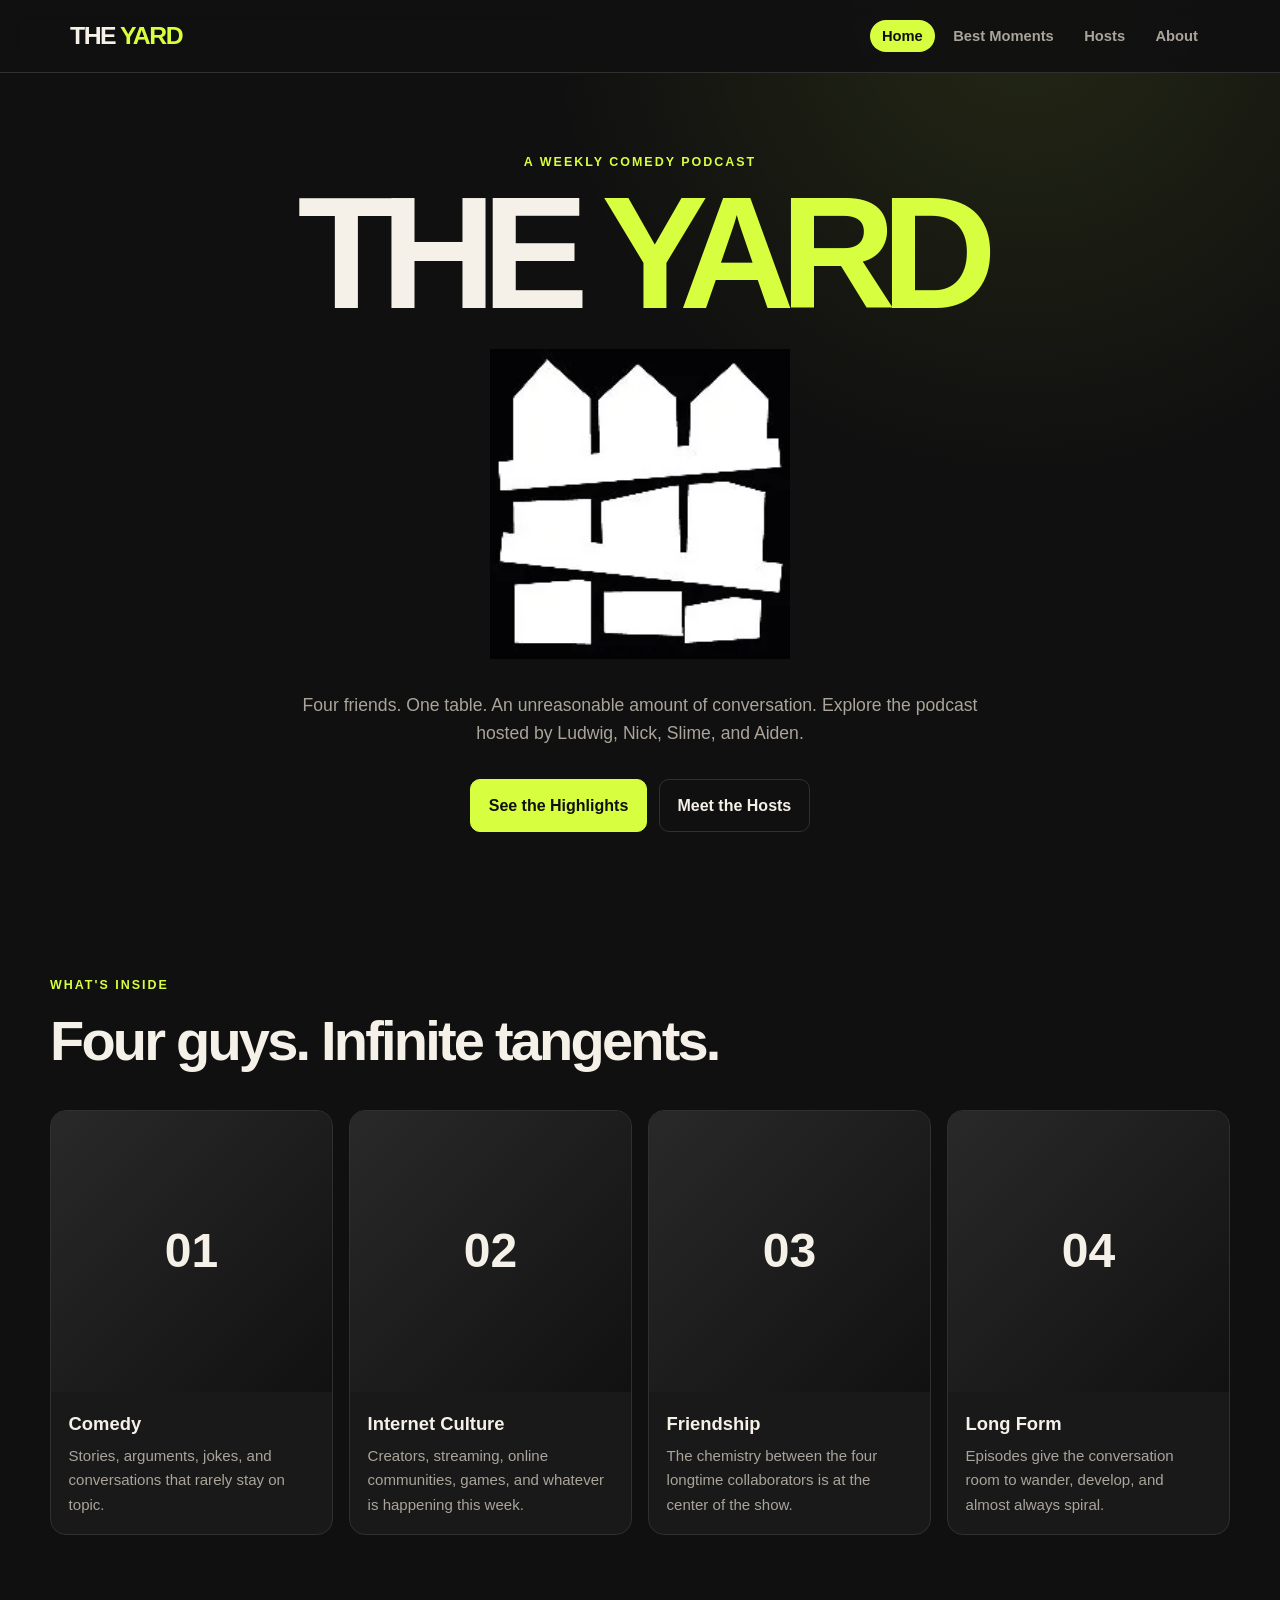
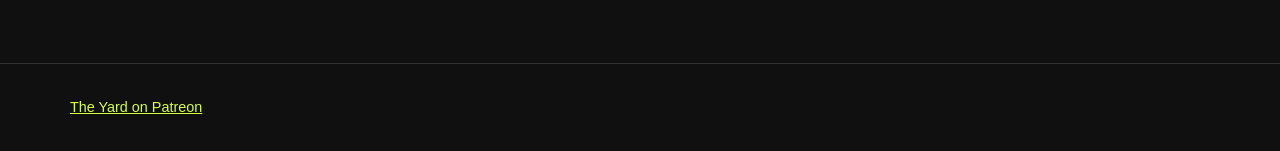
==== index.html @ 4644efae "all files" ====
<!DOCTYPE html>
<html lang="en">
<head>
  <meta charset="UTF-8">
  <meta name="viewport" content="width=device-width, initial-scale=1.0">
  <title>The Yard | Podcast</title>
  <link rel="stylesheet" href="css/styles.css">
</head>
<body data-page="home">
<header class="site-header">
  <div class="nav-wrap">
    <a class="logo" href="index.html">THE <span>YARD</span></a>
    <nav aria-label="Main navigation"><ul class="nav">
      <li><a data-page="home" href="index.html">Home</a></li>
      <li><a data-page="episodes" href="episodes.html">Best Moments</a></li>
      <li><a data-page="hosts" href="hosts.html">Hosts</a></li>
      <li><a data-page="about" href="about.html">About</a></li>
    </ul></nav>
  </div>
</header>

<main>
  <section class="hero">
    <div class="hero-inner">
      <div class="kicker">A weekly comedy podcast</div>
      <h1>THE <span>YARD</span></h1>

<!-- This section uses the embed element to add the logo to the page -->
 
      <embed src="images/yard-logo.png"
       type="image/png"
       class="yard-logo">
    
      <p>Four friends. One table. An unreasonable amount of conversation. Explore the podcast hosted by Ludwig, Nick, Slime, and Aiden.</p>
      <div class="buttons">
        <a class="btn primary" href="episodes.html">See the Highlights</a>
        <a class="btn" href="hosts.html">Meet the Hosts</a>
      </div>
    </div>
  </section>

  <section class="section container">
    <div class="section-head">
      <div><div class="kicker">What's inside</div><h2>Four guys. Infinite tangents.</h2></div>
    </div>
    <div class="cards">
      <article class="card"><div class="card-art">01</div><div class="card-body"><h3>Comedy</h3><p>Stories, arguments, jokes, and conversations that rarely stay on topic.</p></div></article>
      <article class="card"><div class="card-art">02</div><div class="card-body"><h3>Internet Culture</h3><p>Creators, streaming, online communities, games, and whatever is happening this week.</p></div></article>
      <article class="card"><div class="card-art">03</div><div class="card-body"><h3>Friendship</h3><p>The chemistry between the four longtime collaborators is at the center of the show.</p></div></article>
      <article class="card"><div class="card-art">04</div><div class="card-body"><h3>Long Form</h3><p>Episodes give the conversation room to wander, develop, and almost always spiral.</p></div></article>
    </div>
  </section>
</main>

<footer class="site-footer"><div class="container footer-wrap"><a href="https://www.patreon.com/cw/theyard" target="_blank" rel="noopener">The Yard on Patreon</a></div></footer>
<script src="js/script.js"></script>
</body>
</html>
---- css/styles.css ----
/* The Yard fan site — shared stylesheet */
:root {
  --bg: #101010;
  --panel: #191919;
  --panel-2: #222;
  --text: #f5f1e8;
  --muted: #aaa49a;
  --accent: #d7ff3f;
  --accent-dark: #9fbd20;
  --border: #303030;
  --max: 1180px;
}

* { box-sizing: border-box; }
html { scroll-behavior: smooth; }
body {
  margin: 0;
  font-family: Arial, Helvetica, sans-serif;
  background:
    radial-gradient(circle at 80% 0%, rgba(215,255,63,.10), transparent 30rem),
    var(--bg);
  color: var(--text);
  line-height: 1.6;
}
a { color: inherit; }
img { max-width: 100%; display: block; }

.site-header {
  position: sticky;
  top: 0;
  z-index: 20;
  background: rgba(16,16,16,.94);
  border-bottom: 1px solid var(--border);
  backdrop-filter: blur(10px);
}
.nav-wrap {
  max-width: var(--max);
  margin: auto;
  padding: 1rem 1.25rem;
  display: flex;
  align-items: center;
  justify-content: space-between;
  gap: 1rem;
}
.logo {
  text-decoration: none;
  font-size: 1.55rem;
  font-weight: 900;
  letter-spacing: -.06em;
}
.logo span { color: var(--accent); }
.nav {
  display: flex;
  flex-wrap: wrap;
  gap: .4rem;
  list-style: none;
  padding: 0;
  margin: 0;
}
.yard-logo {
  width: 300px;
  height: auto;
  margin: 2rem auto;
  display: block;
}
.nav a {
  text-decoration: none;
  padding: .5rem .75rem;
  border-radius: 999px;
  color: var(--muted);
  font-weight: 700;
  font-size: .92rem;
}
.nav a:hover, .nav a.active {
  color: var(--bg);
  background: var(--accent);
}

.container { max-width: var(--max); margin: auto; padding: 0 1.25rem; }
.hero {
  min-height: 72vh;
  display: grid;
  place-items: center;
  text-align: center;
  padding: 5rem 1.25rem;
}
.hero-inner { max-width: 850px; }
.kicker {
  color: var(--accent);
  text-transform: uppercase;
  letter-spacing: .16em;
  font-size: .78rem;
  font-weight: 900;
}
.hero h1 {
  font-size: clamp(4rem, 14vw, 10rem);
  line-height: .8;
  letter-spacing: -.09em;
  margin: 1rem 0 1.5rem;
}
.hero h1 span { color: var(--accent); }
.hero p { max-width: 680px; margin: auto; color: var(--muted); font-size: 1.1rem; }

.buttons {
  display: flex;
  justify-content: center;
  flex-wrap: wrap;
  gap: .75rem;
  margin-top: 2rem;
}
.btn {
  display: inline-block;
  text-decoration: none;
  border: 1px solid var(--border);
  padding: .8rem 1.1rem;
  border-radius: 10px;
  font-weight: 800;
}
.btn.primary { background: var(--accent); color: #101010; border-color: var(--accent); }
.btn:hover { transform: translateY(-2px); }
.unhinged-meter { 
  margin-top: 20px; 
} 
.meter-labels {
  display: flex;
  justify-content: space-between;
  margin-bottom: 6px;
  font-size: 0.8rem;
  text-transform: uppercase;
  letter-spacing: 0.05em; 
} 
.unhinged-meter meter {
  width: 100%;
  height: 18px; 
}
.section { padding: 4rem 0; }
.section-head {
  display: flex;
  justify-content: space-between;
  align-items: end;
  gap: 1rem;
  margin-bottom: 1.5rem;
}
.section h2 { font-size: clamp(2rem, 5vw, 3.5rem); margin: 0; letter-spacing: -.05em; }
.section-head p { color: var(--muted); margin: 0; }
.episode {
  display: grid;
  grid-template-columns: 120px 1fr;
  gap: 24px;
  align-items: start;
}

.episode-content {
  min-width: 0;
}

.episode-video {
  display: block;
  width: 100%;
  max-width: 700px;
  margin-top: 20px;
  border-radius: 10px;
  background: #000;
}

.episode-video:focus {
  outline: 2px solid #fff;
  outline-offset: 3px;
}
.cards, .people-grid {
  display: grid;
  grid-template-columns: repeat(4, 1fr);
  gap: 1rem;
}
.card, .person, .info-box {
  background: var(--panel);
  border: 1px solid var(--border);
  border-radius: 16px;
  overflow: hidden;
}
.card-art, .person-art {
  aspect-ratio: 1 / 1;
  display: grid;
  place-items: center;
  background: linear-gradient(135deg, #292929, #111);
  font-size: 3rem;
  font-weight: 900;
}
.card-body, .person-body { padding: 1.1rem; }
.card h3, .person h3 { margin: 0 0 .35rem; font-size: 1.15rem; }
.card p, .person p { margin: 0; color: var(--muted); font-size: .94rem; }

.page-hero { padding: 5rem 0 3rem; }
.page-hero h1 { font-size: clamp(3rem, 8vw, 6rem); letter-spacing: -.07em; line-height: .9; margin: .4rem 0 1rem; }
.page-hero p { max-width: 700px; color: var(--muted); font-size: 1.05rem; }

.episode-list { display: grid; gap: .8rem; }
.episode {
  display: grid;
  grid-template-columns: 80px 1fr auto;
  gap: 1rem;
  align-items: center;
  padding: 1rem;
  background: var(--panel);
  border: 1px solid var(--border);
  border-radius: 14px;
}
.episode-number {
  width: 64px;
  height: 64px;
  display: grid;
  place-items: center;
  border-radius: 12px;
  background: var(--accent);
  color: #101010;
  font-weight: 900;
}
.episode h3 { margin: 0; }
.episode p { margin: .15rem 0 0; color: var(--muted); font-size: .9rem; }
.play {
  border: 1px solid var(--accent);
  background: transparent;
  color: var(--accent);
  border-radius: 8px;
  padding: .55rem .8rem;
  font-weight: 800;
  cursor: pointer;
}
.play:hover { background: var(--accent); color: #101010; }

.two-col { display: grid; grid-template-columns: 1.2fr .8fr; gap: 1rem; }
.info-box { padding: 1.5rem; }
.info-box h2, .info-box h3 { margin-top: 0; }
.info-box p { color: var(--muted); }
.quote {
  border-left: 4px solid var(--accent);
  padding-left: 1rem;
  color: var(--text);
  font-size: 1.2rem;
  font-weight: 700;
}

.site-footer {
  margin-top: 4rem;
  border-top: 1px solid var(--border);
  padding: 2rem 0;
  color: var(--muted);
  font-size: .9rem;
}
.footer-wrap { display: flex; justify-content: space-between; gap: 1rem; flex-wrap: wrap; }
.footer-wrap a { color: var(--accent); }

@media (max-width: 850px) {
  .cards, .people-grid { grid-template-columns: repeat(2, 1fr); }
  .two-col { grid-template-columns: 1fr; }
}
@media (max-width: 600px) {
  .nav-wrap { align-items: flex-start; flex-direction: column; }
  .nav { width: 100%; }
  .hero { min-height: 62vh; }
  .cards, .people-grid { grid-template-columns: 1fr; }
  .episode { grid-template-columns: 60px 1fr; }
  .episode .play { grid-column: 2; width: max-content; }
}
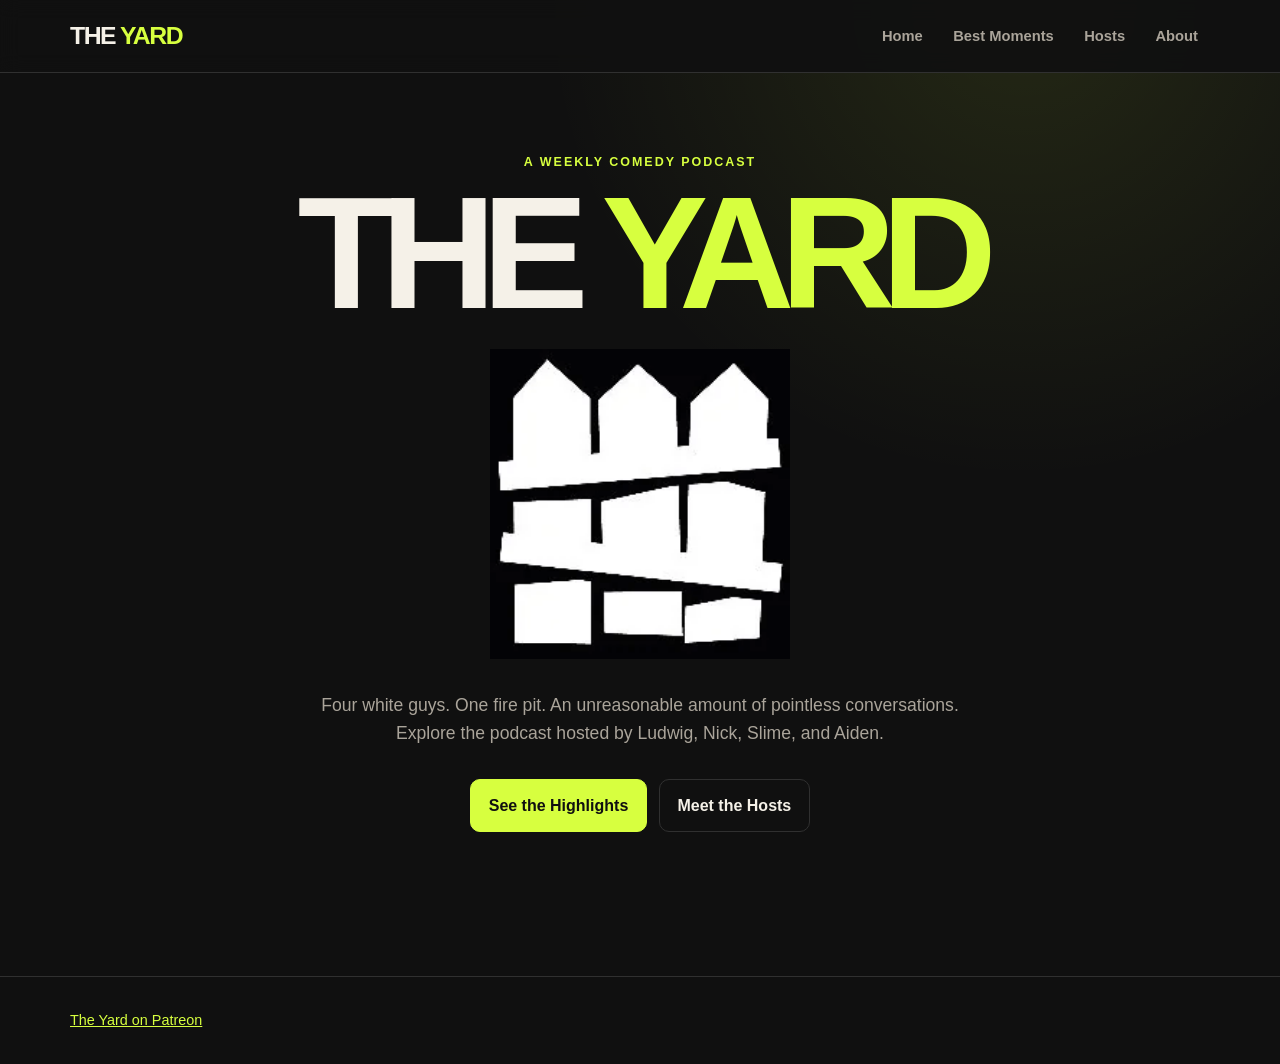
==== commit 8c1660c7: "Update index.html" ====
--- a/index.html
+++ b/index.html
@@ -31,23 +31,11 @@
        type="image/png"
        class="yard-logo">
     
-      <p>Four friends. One table. An unreasonable amount of conversation. Explore the podcast hosted by Ludwig, Nick, Slime, and Aiden.</p>
+      <p>Four white guys. One fire pit. An unreasonable amount of pointless conversations. Explore the podcast hosted by Ludwig, Nick, Slime, and Aiden.</p>
       <div class="buttons">
         <a class="btn primary" href="episodes.html">See the Highlights</a>
         <a class="btn" href="hosts.html">Meet the Hosts</a>
       </div>
-    </div>
-  </section>
-
-  <section class="section container">
-    <div class="section-head">
-      <div><div class="kicker">What's inside</div><h2>Four guys. Infinite tangents.</h2></div>
-    </div>
-    <div class="cards">
-      <article class="card"><div class="card-art">01</div><div class="card-body"><h3>Comedy</h3><p>Stories, arguments, jokes, and conversations that rarely stay on topic.</p></div></article>
-      <article class="card"><div class="card-art">02</div><div class="card-body"><h3>Internet Culture</h3><p>Creators, streaming, online communities, games, and whatever is happening this week.</p></div></article>
-      <article class="card"><div class="card-art">03</div><div class="card-body"><h3>Friendship</h3><p>The chemistry between the four longtime collaborators is at the center of the show.</p></div></article>
-      <article class="card"><div class="card-art">04</div><div class="card-body"><h3>Long Form</h3><p>Episodes give the conversation room to wander, develop, and almost always spiral.</p></div></article>
     </div>
   </section>
 </main>
@@ -55,4 +43,4 @@
 <footer class="site-footer"><div class="container footer-wrap"><a href="https://www.patreon.com/cw/theyard" target="_blank" rel="noopener">The Yard on Patreon</a></div></footer>
 <script src="js/script.js"></script>
 </body>
-</html>+</html>
--- a/css/styles.css
+++ b/css/styles.css
@@ -216,30 +216,8 @@
   font-weight: 900;
 }
 .episode h3 { margin: 0; }
-.episode p { margin: .15rem 0 0; color: var(--muted); font-size: .9rem; }
-.play {
-  border: 1px solid var(--accent);
-  background: transparent;
-  color: var(--accent);
-  border-radius: 8px;
-  padding: .55rem .8rem;
-  font-weight: 800;
-  cursor: pointer;
-}
-.play:hover { background: var(--accent); color: #101010; }
-
-.two-col { display: grid; grid-template-columns: 1.2fr .8fr; gap: 1rem; }
-.info-box { padding: 1.5rem; }
-.info-box h2, .info-box h3 { margin-top: 0; }
-.info-box p { color: var(--muted); }
-.quote {
-  border-left: 4px solid var(--accent);
-  padding-left: 1rem;
-  color: var(--text);
-  font-size: 1.2rem;
-  font-weight: 700;
-}
-
+.episode p { margin: .15rem 0 0; color: var(--muted); font-size: .9rem; 
+}
 .site-footer {
   margin-top: 4rem;
   border-top: 1px solid var(--border);
